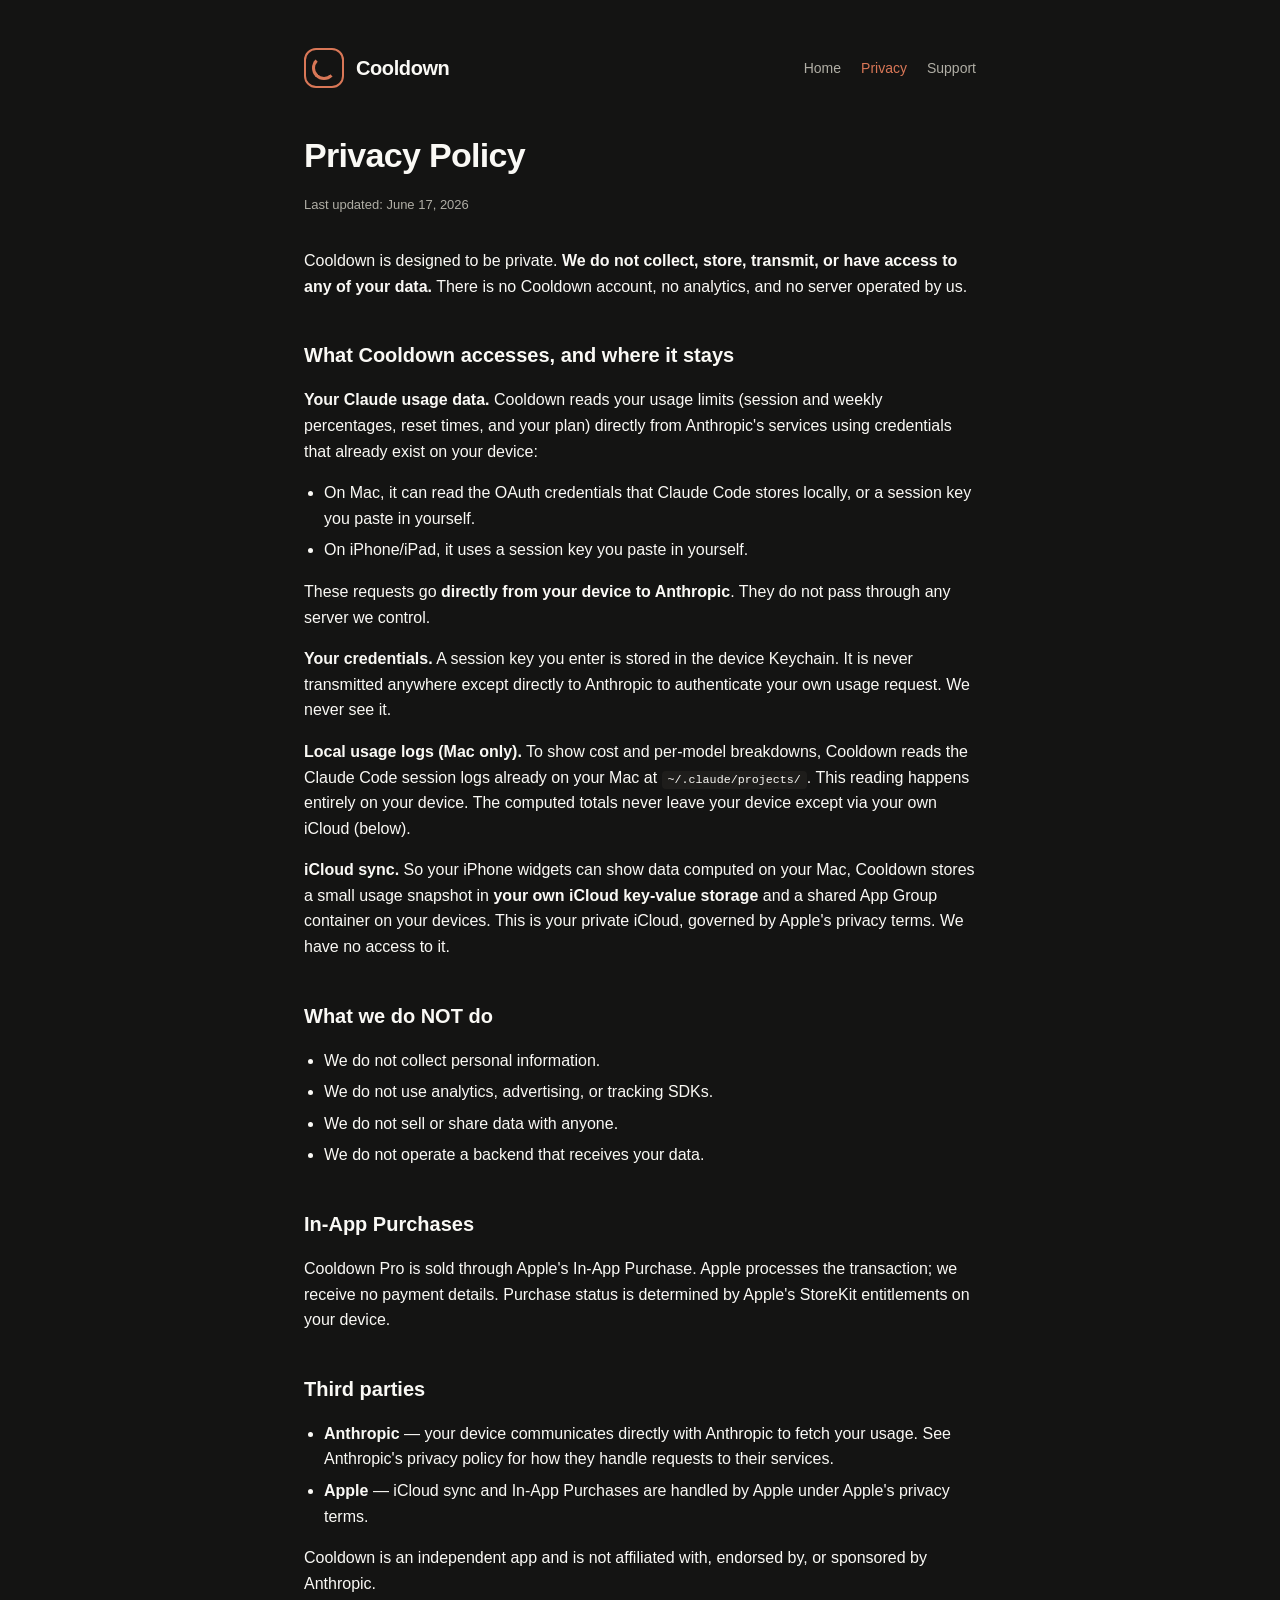
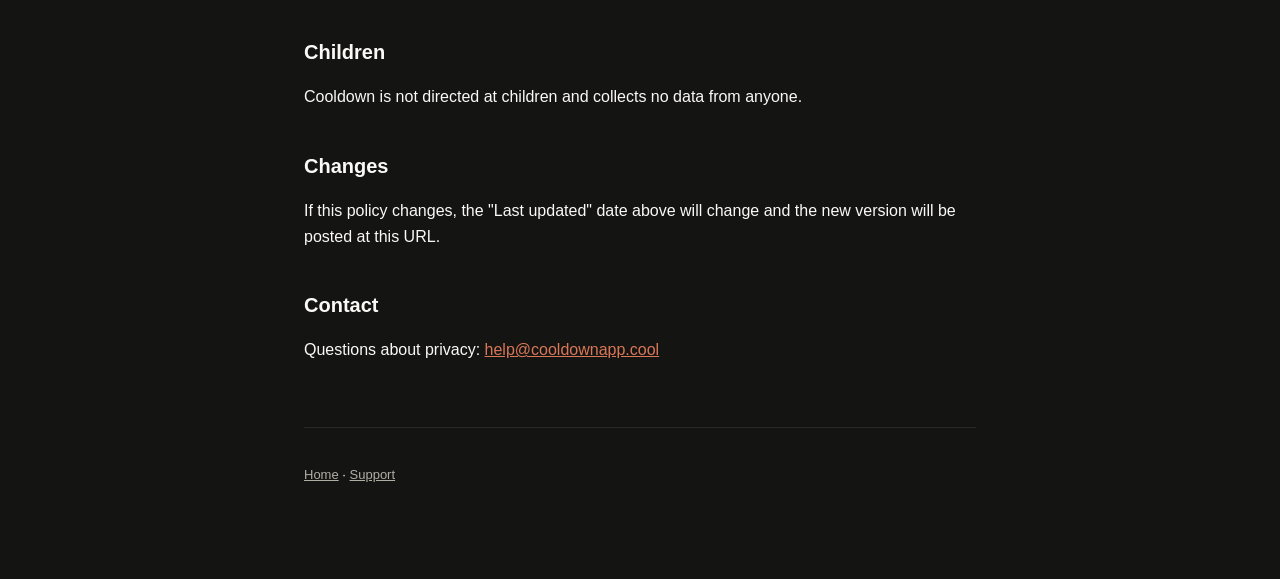
==== privacy.html @ f9026185 "Cooldown marketing site: home, privacy policy, support" ====
<!DOCTYPE html>
<html lang="en">
<head>
<meta charset="UTF-8">
<meta name="viewport" content="width=device-width, initial-scale=1.0">
<title>Privacy Policy — Cooldown</title>
<meta name="description" content="Cooldown's privacy policy: we do not collect, store, or transmit any of your data.">
<link rel="stylesheet" href="style.css">
</head>
<body>
<div class="wrap">

  <header class="site">
    <div class="logo-mark"></div>
    <div class="name">Cooldown</div>
    <nav class="site">
      <a href="index.html">Home</a>
      <a href="privacy.html" class="active">Privacy</a>
      <a href="support.html">Support</a>
    </nav>
  </header>

  <h1>Privacy Policy</h1>
  <p class="updated">Last updated: June 17, 2026</p>

  <p>Cooldown is designed to be private. <strong>We do not collect, store, transmit, or have access to any of your data.</strong> There is no Cooldown account, no analytics, and no server operated by us.</p>

  <h2>What Cooldown accesses, and where it stays</h2>
  <p><strong>Your Claude usage data.</strong> Cooldown reads your usage limits (session and weekly percentages, reset times, and your plan) directly from Anthropic's services using credentials that already exist on your device:</p>
  <ul>
    <li>On Mac, it can read the OAuth credentials that Claude Code stores locally, or a session key you paste in yourself.</li>
    <li>On iPhone/iPad, it uses a session key you paste in yourself.</li>
  </ul>
  <p>These requests go <strong>directly from your device to Anthropic</strong>. They do not pass through any server we control.</p>

  <p><strong>Your credentials.</strong> A session key you enter is stored in the device Keychain. It is never transmitted anywhere except directly to Anthropic to authenticate your own usage request. We never see it.</p>

  <p><strong>Local usage logs (Mac only).</strong> To show cost and per-model breakdowns, Cooldown reads the Claude Code session logs already on your Mac at <code>~/.claude/projects/</code>. This reading happens entirely on your device. The computed totals never leave your device except via your own iCloud (below).</p>

  <p><strong>iCloud sync.</strong> So your iPhone widgets can show data computed on your Mac, Cooldown stores a small usage snapshot in <strong>your own iCloud key-value storage</strong> and a shared App Group container on your devices. This is your private iCloud, governed by Apple's privacy terms. We have no access to it.</p>

  <h2>What we do NOT do</h2>
  <ul>
    <li>We do not collect personal information.</li>
    <li>We do not use analytics, advertising, or tracking SDKs.</li>
    <li>We do not sell or share data with anyone.</li>
    <li>We do not operate a backend that receives your data.</li>
  </ul>

  <h2>In-App Purchases</h2>
  <p>Cooldown Pro is sold through Apple's In-App Purchase. Apple processes the transaction; we receive no payment details. Purchase status is determined by Apple's StoreKit entitlements on your device.</p>

  <h2>Third parties</h2>
  <ul>
    <li><strong>Anthropic</strong> — your device communicates directly with Anthropic to fetch your usage. See Anthropic's privacy policy for how they handle requests to their services.</li>
    <li><strong>Apple</strong> — iCloud sync and In-App Purchases are handled by Apple under Apple's privacy terms.</li>
  </ul>
  <p>Cooldown is an independent app and is not affiliated with, endorsed by, or sponsored by Anthropic.</p>

  <h2>Children</h2>
  <p>Cooldown is not directed at children and collects no data from anyone.</p>

  <h2>Changes</h2>
  <p>If this policy changes, the "Last updated" date above will change and the new version will be posted at this URL.</p>

  <h2>Contact</h2>
  <p>Questions about privacy: <a href="mailto:help@cooldownapp.cool" style="color: var(--coral)">help@cooldownapp.cool</a></p>

  <footer class="site">
    <p><a href="index.html">Home</a> · <a href="support.html">Support</a></p>
  </footer>

</div>
</body>
</html>
---- style.css ----
:root {
  --bg: #141413;
  --surface: #1e1d1b;
  --text: #faf9f5;
  --text-secondary: #b0aea5;
  --coral: #d97757;
  --blue: #6a9bcc;
  --border: #2a2927;
}

* { box-sizing: border-box; }

body {
  margin: 0;
  background: var(--bg);
  color: var(--text);
  font-family: -apple-system, BlinkMacSystemFont, "Segoe UI", Roboto, sans-serif;
  line-height: 1.6;
}

.wrap {
  max-width: 720px;
  margin: 0 auto;
  padding: 48px 24px 80px;
}

header.site {
  display: flex;
  align-items: center;
  gap: 12px;
  margin-bottom: 40px;
}

.logo-mark {
  width: 40px;
  height: 40px;
  border-radius: 12px;
  background: var(--bg);
  border: 2px solid var(--coral);
  position: relative;
}

.logo-mark::after {
  content: "";
  position: absolute;
  inset: 6px;
  border-radius: 50%;
  border: 3px solid var(--coral);
  border-right-color: transparent;
  border-top-color: transparent;
}

header.site .name {
  font-size: 20px;
  font-weight: 700;
  letter-spacing: -0.02em;
}

nav.site {
  margin-left: auto;
  display: flex;
  gap: 20px;
  font-size: 14px;
}

nav.site a {
  color: var(--text-secondary);
  text-decoration: none;
}

nav.site a:hover, nav.site a.active {
  color: var(--coral);
}

h1 {
  font-size: 34px;
  letter-spacing: -0.02em;
  margin: 0 0 8px;
}

h2 {
  font-size: 20px;
  margin: 40px 0 12px;
  color: var(--text);
}

p { color: var(--text); }

.subtitle {
  color: var(--text-secondary);
  font-size: 17px;
  margin-bottom: 32px;
}

.card {
  background: var(--surface);
  border-radius: 16px;
  padding: 20px 24px;
  margin: 16px 0;
}

.pill {
  display: inline-block;
  background: rgba(217, 119, 87, 0.15);
  color: var(--coral);
  font-size: 12px;
  font-weight: 600;
  padding: 4px 10px;
  border-radius: 6px;
  margin-bottom: 4px;
}

a.button {
  display: inline-block;
  background: var(--coral);
  color: #fff;
  text-decoration: none;
  font-weight: 600;
  padding: 14px 28px;
  border-radius: 12px;
  margin-top: 12px;
}

.faq dt {
  font-weight: 600;
  margin-top: 20px;
}

.faq dd {
  margin: 6px 0 0;
  color: var(--text-secondary);
}

footer.site {
  margin-top: 64px;
  padding-top: 24px;
  border-top: 1px solid var(--border);
  color: var(--text-secondary);
  font-size: 13px;
}

footer.site a { color: var(--text-secondary); }

code {
  background: var(--surface);
  padding: 2px 6px;
  border-radius: 4px;
  font-size: 0.9em;
}

ul { color: var(--text); padding-left: 20px; }
li { margin-bottom: 6px; }

.updated {
  color: var(--text-secondary);
  font-size: 13px;
  margin-bottom: 32px;
}
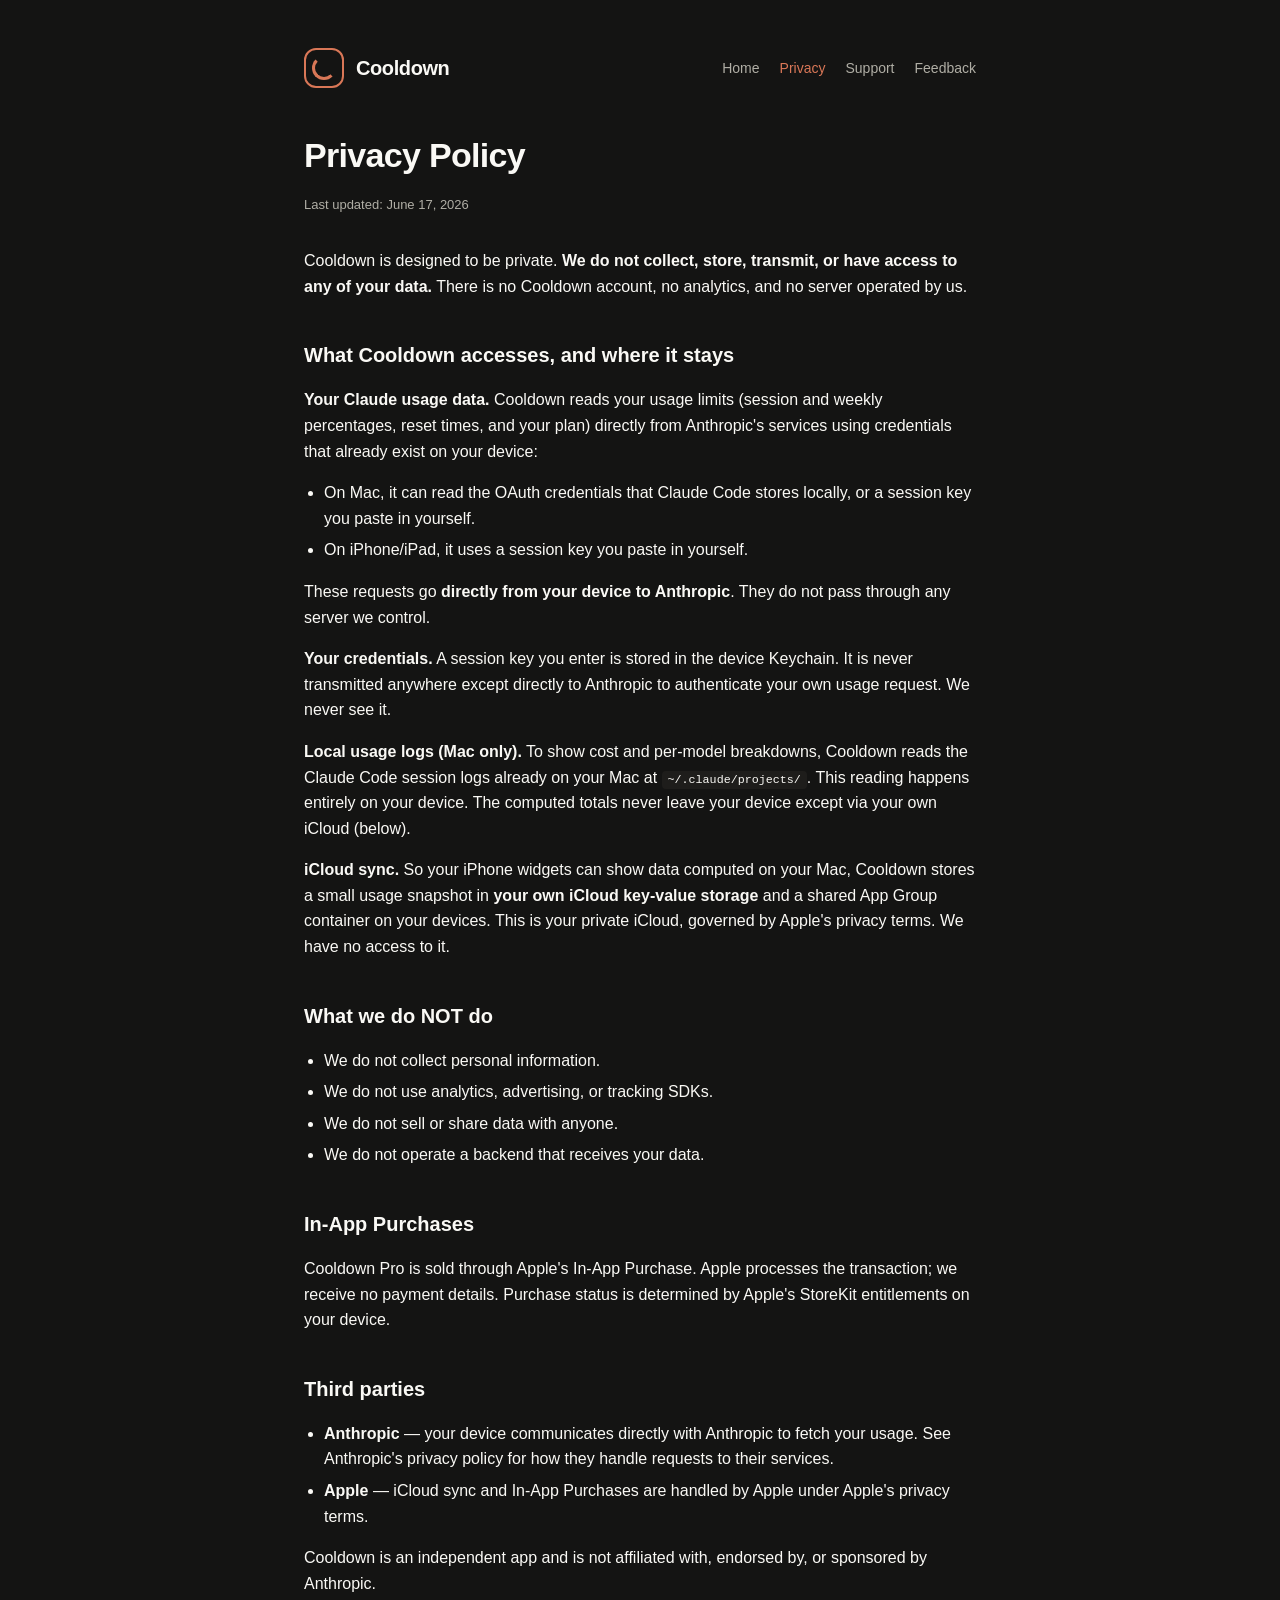
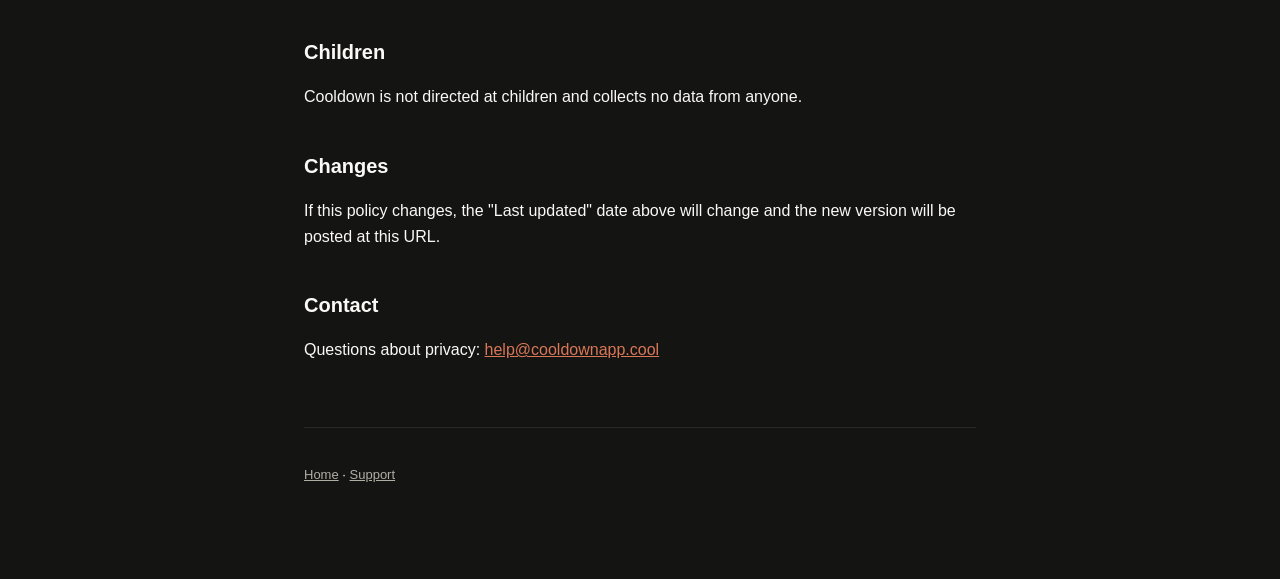
==== commit 56d0770d: "Add feedback page with form and nav links Branded feedback.html (matches site design system) with a " ====
--- a/privacy.html
+++ b/privacy.html
@@ -17,6 +17,7 @@
       <a href="index.html">Home</a>
       <a href="privacy.html" class="active">Privacy</a>
       <a href="support.html">Support</a>
+      <a href="feedback.html">Feedback</a>
     </nav>
   </header>
 
--- a/style.css
+++ b/style.css
@@ -156,3 +156,62 @@
   font-size: 13px;
   margin-bottom: 32px;
 }
+
+/* --- Feedback form --- */
+form.feedback { margin-top: 8px; }
+
+form.feedback label {
+  display: block;
+  font-weight: 600;
+  font-size: 14px;
+  margin: 20px 0 6px;
+}
+
+form.feedback label .opt {
+  font-weight: 400;
+  color: var(--text-secondary);
+}
+
+form.feedback input[type="text"],
+form.feedback input[type="email"],
+form.feedback select,
+form.feedback textarea {
+  width: 100%;
+  background: var(--surface);
+  color: var(--text);
+  border: 1px solid var(--border);
+  border-radius: 10px;
+  padding: 12px 14px;
+  font-family: inherit;
+  font-size: 15px;
+}
+
+form.feedback textarea { resize: vertical; min-height: 120px; }
+
+form.feedback input:focus,
+form.feedback select:focus,
+form.feedback textarea:focus {
+  outline: none;
+  border-color: var(--coral);
+}
+
+form.feedback button {
+  display: inline-block;
+  background: var(--coral);
+  color: #fff;
+  border: none;
+  font-weight: 600;
+  font-size: 15px;
+  padding: 14px 28px;
+  border-radius: 12px;
+  margin-top: 24px;
+  cursor: pointer;
+}
+
+form.feedback button:hover { opacity: 0.92; }
+
+.form-note {
+  color: var(--text-secondary);
+  font-size: 13px;
+  margin-top: 16px;
+}
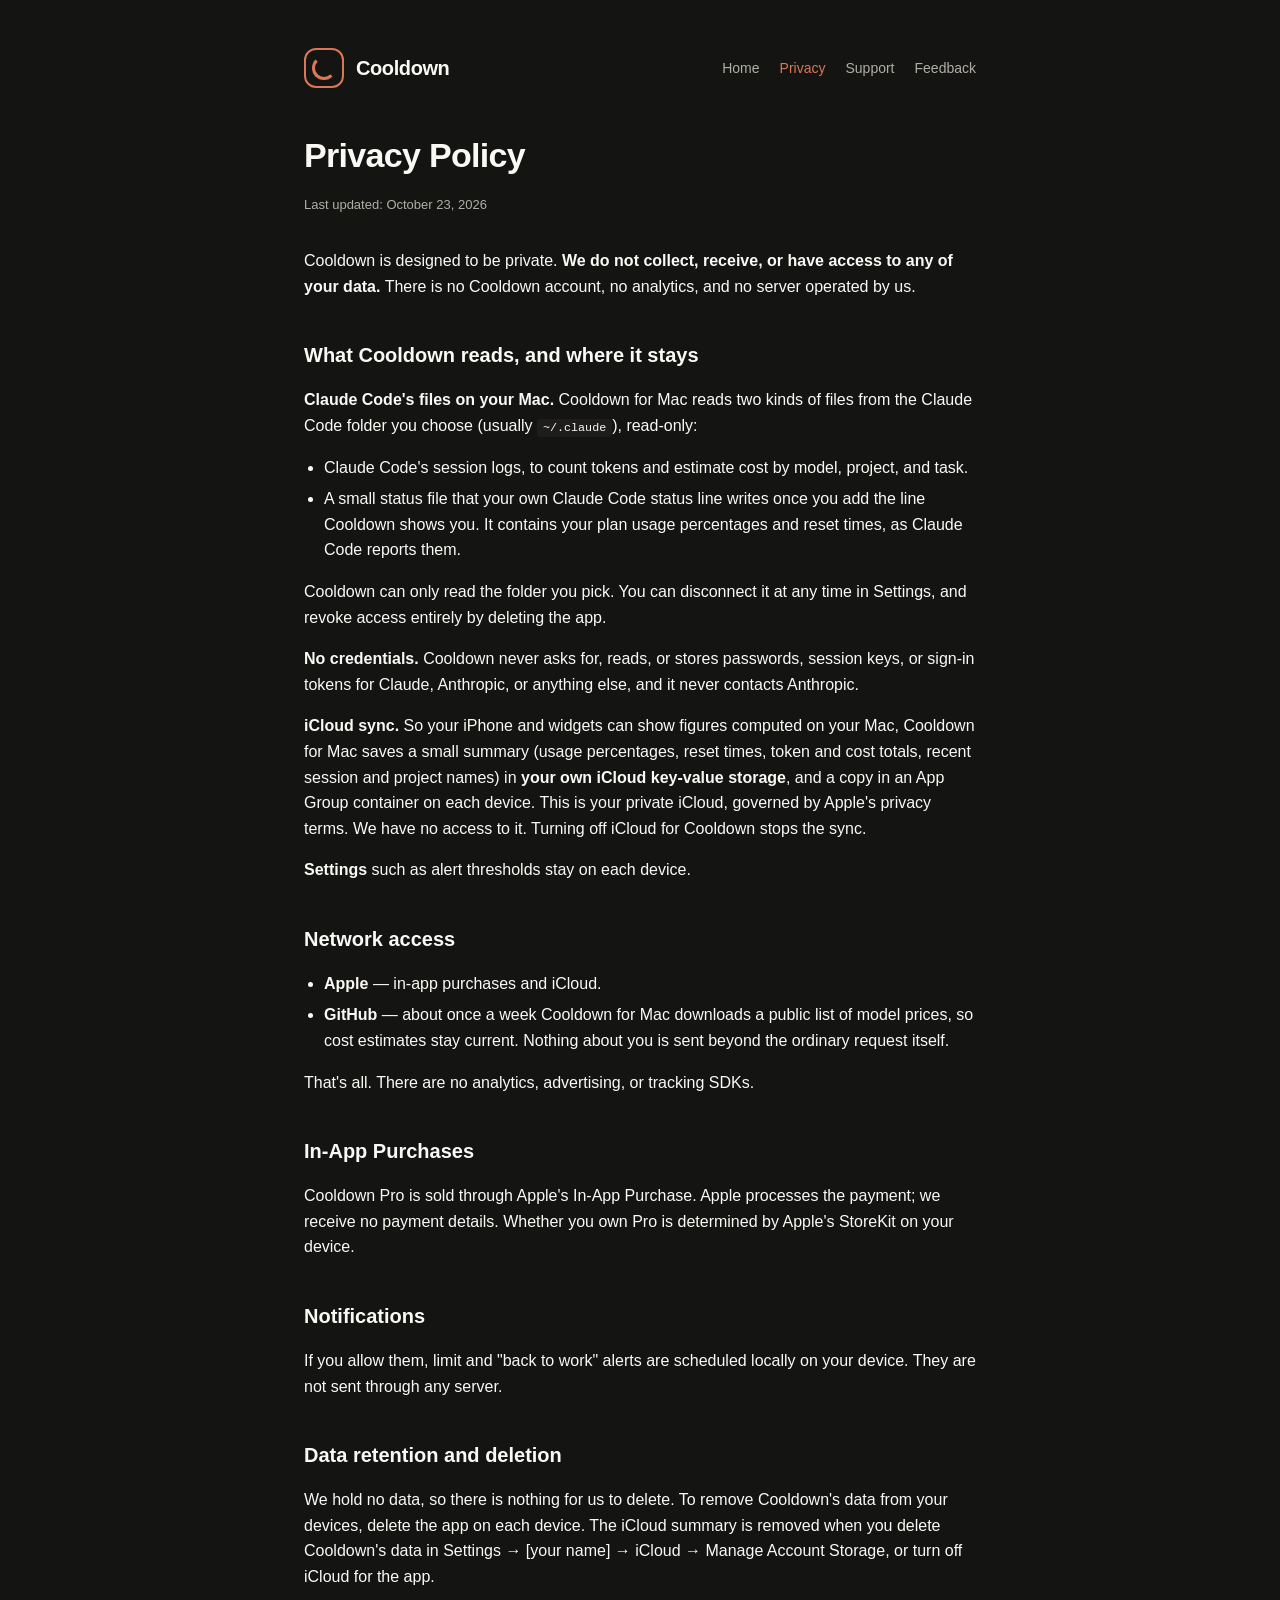
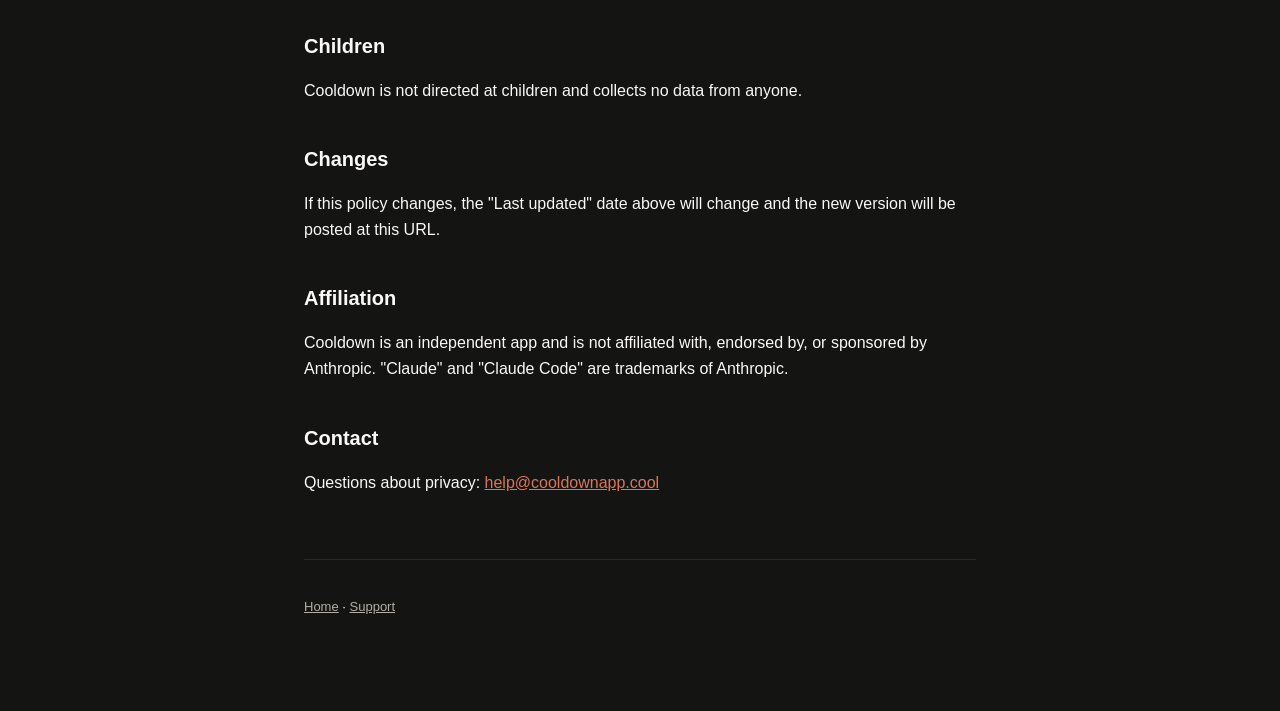
==== commit 3ec7665f: "Update privacy policy for Cooldown build 4: no credentials, local Claude Code data only Co-Authored-" ====
--- a/privacy.html
+++ b/privacy.html
@@ -4,7 +4,7 @@
 <meta charset="UTF-8">
 <meta name="viewport" content="width=device-width, initial-scale=1.0">
 <title>Privacy Policy — Cooldown</title>
-<meta name="description" content="Cooldown's privacy policy: we do not collect, store, or transmit any of your data.">
+<meta name="description" content="Cooldown's privacy policy: no account, no credentials, and no data collected. Your figures stay on your devices and in your own iCloud.">
 <link rel="stylesheet" href="style.css">
 </head>
 <body>
@@ -22,47 +22,48 @@
   </header>
 
   <h1>Privacy Policy</h1>
-  <p class="updated">Last updated: June 17, 2026</p>
+  <p class="updated">Last updated: October 23, 2026</p>
 
-  <p>Cooldown is designed to be private. <strong>We do not collect, store, transmit, or have access to any of your data.</strong> There is no Cooldown account, no analytics, and no server operated by us.</p>
+  <p>Cooldown is designed to be private. <strong>We do not collect, receive, or have access to any of your data.</strong> There is no Cooldown account, no analytics, and no server operated by us.</p>
 
-  <h2>What Cooldown accesses, and where it stays</h2>
-  <p><strong>Your Claude usage data.</strong> Cooldown reads your usage limits (session and weekly percentages, reset times, and your plan) directly from Anthropic's services using credentials that already exist on your device:</p>
+  <h2>What Cooldown reads, and where it stays</h2>
+  <p><strong>Claude Code's files on your Mac.</strong> Cooldown for Mac reads two kinds of files from the Claude Code folder you choose (usually <code>~/.claude</code>), read-only:</p>
   <ul>
-    <li>On Mac, it can read the OAuth credentials that Claude Code stores locally, or a session key you paste in yourself.</li>
-    <li>On iPhone/iPad, it uses a session key you paste in yourself.</li>
+    <li>Claude Code's session logs, to count tokens and estimate cost by model, project, and task.</li>
+    <li>A small status file that your own Claude Code status line writes once you add the line Cooldown shows you. It contains your plan usage percentages and reset times, as Claude Code reports them.</li>
   </ul>
-  <p>These requests go <strong>directly from your device to Anthropic</strong>. They do not pass through any server we control.</p>
+  <p>Cooldown can only read the folder you pick. You can disconnect it at any time in Settings, and revoke access entirely by deleting the app.</p>
 
-  <p><strong>Your credentials.</strong> A session key you enter is stored in the device Keychain. It is never transmitted anywhere except directly to Anthropic to authenticate your own usage request. We never see it.</p>
+  <p><strong>No credentials.</strong> Cooldown never asks for, reads, or stores passwords, session keys, or sign-in tokens for Claude, Anthropic, or anything else, and it never contacts Anthropic.</p>
 
-  <p><strong>Local usage logs (Mac only).</strong> To show cost and per-model breakdowns, Cooldown reads the Claude Code session logs already on your Mac at <code>~/.claude/projects/</code>. This reading happens entirely on your device. The computed totals never leave your device except via your own iCloud (below).</p>
+  <p><strong>iCloud sync.</strong> So your iPhone and widgets can show figures computed on your Mac, Cooldown for Mac saves a small summary (usage percentages, reset times, token and cost totals, recent session and project names) in <strong>your own iCloud key-value storage</strong>, and a copy in an App Group container on each device. This is your private iCloud, governed by Apple's privacy terms. We have no access to it. Turning off iCloud for Cooldown stops the sync.</p>
 
-  <p><strong>iCloud sync.</strong> So your iPhone widgets can show data computed on your Mac, Cooldown stores a small usage snapshot in <strong>your own iCloud key-value storage</strong> and a shared App Group container on your devices. This is your private iCloud, governed by Apple's privacy terms. We have no access to it.</p>
+  <p><strong>Settings</strong> such as alert thresholds stay on each device.</p>
 
-  <h2>What we do NOT do</h2>
+  <h2>Network access</h2>
   <ul>
-    <li>We do not collect personal information.</li>
-    <li>We do not use analytics, advertising, or tracking SDKs.</li>
-    <li>We do not sell or share data with anyone.</li>
-    <li>We do not operate a backend that receives your data.</li>
+    <li><strong>Apple</strong> — in-app purchases and iCloud.</li>
+    <li><strong>GitHub</strong> — about once a week Cooldown for Mac downloads a public list of model prices, so cost estimates stay current. Nothing about you is sent beyond the ordinary request itself.</li>
   </ul>
+  <p>That's all. There are no analytics, advertising, or tracking SDKs.</p>
 
   <h2>In-App Purchases</h2>
-  <p>Cooldown Pro is sold through Apple's In-App Purchase. Apple processes the transaction; we receive no payment details. Purchase status is determined by Apple's StoreKit entitlements on your device.</p>
+  <p>Cooldown Pro is sold through Apple's In-App Purchase. Apple processes the payment; we receive no payment details. Whether you own Pro is determined by Apple's StoreKit on your device.</p>
 
-  <h2>Third parties</h2>
-  <ul>
-    <li><strong>Anthropic</strong> — your device communicates directly with Anthropic to fetch your usage. See Anthropic's privacy policy for how they handle requests to their services.</li>
-    <li><strong>Apple</strong> — iCloud sync and In-App Purchases are handled by Apple under Apple's privacy terms.</li>
-  </ul>
-  <p>Cooldown is an independent app and is not affiliated with, endorsed by, or sponsored by Anthropic.</p>
+  <h2>Notifications</h2>
+  <p>If you allow them, limit and "back to work" alerts are scheduled locally on your device. They are not sent through any server.</p>
+
+  <h2>Data retention and deletion</h2>
+  <p>We hold no data, so there is nothing for us to delete. To remove Cooldown's data from your devices, delete the app on each device. The iCloud summary is removed when you delete Cooldown's data in Settings → [your name] → iCloud → Manage Account Storage, or turn off iCloud for the app.</p>
 
   <h2>Children</h2>
   <p>Cooldown is not directed at children and collects no data from anyone.</p>
 
   <h2>Changes</h2>
   <p>If this policy changes, the "Last updated" date above will change and the new version will be posted at this URL.</p>
+
+  <h2>Affiliation</h2>
+  <p>Cooldown is an independent app and is not affiliated with, endorsed by, or sponsored by Anthropic. "Claude" and "Claude Code" are trademarks of Anthropic.</p>
 
   <h2>Contact</h2>
   <p>Questions about privacy: <a href="mailto:help@cooldownapp.cool" style="color: var(--coral)">help@cooldownapp.cool</a></p>
